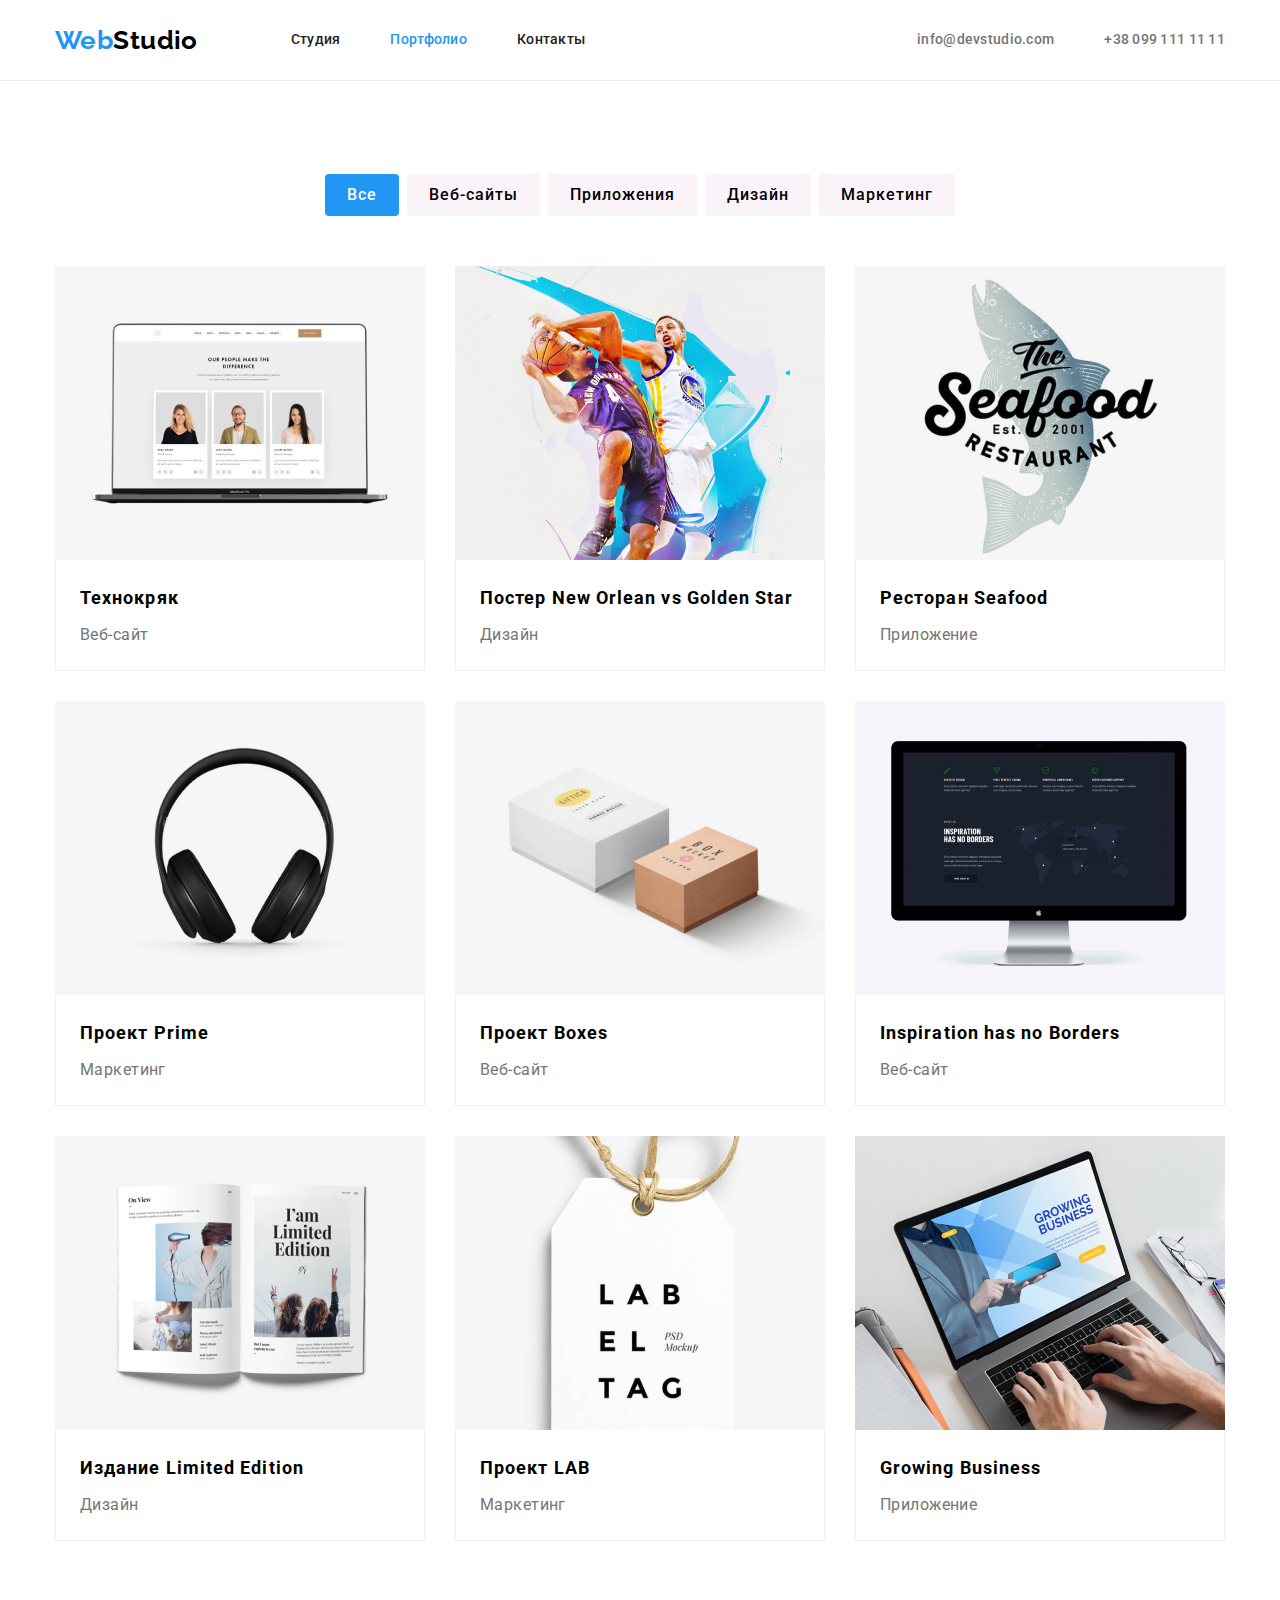
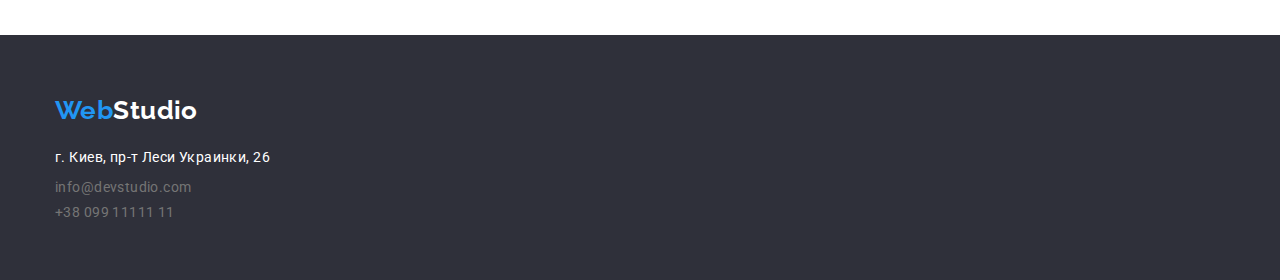
==== portfolio.html @ e6daf886 "Initial commit" ====
<!DOCTYPE html>
<html lang="ru">
<head>
    <meta charset="UTF-8">
    <meta http-equiv="X-UA-Compatible" content="IE=edge">
    <meta name="viewport" content="width=device-width, initial-scale=1.0">
    <title>Webstudio</title>
    <link rel="preconnect" href="https://fonts.googleapis.com">
    <link rel="preconnect" href="https://fonts.gstatic.com" crossorigin>
    <link href="https://fonts.googleapis.com/css2?family=Raleway:wght@700&family=Roboto:wght@400;500;700;900&display=swap"
        rel="stylesheet">
    <link rel="stylesheet" href="./css/styles.css">
</head>
<body>
    
    <!--Шапка сайта-->
    
    <header class="header">
    
        <div class="container">
    
            <div class="contacts">
    
                <nav class="site-nav">
    
                    <a class="logo link" href="./index.html">
                        <span class="accent">Web</span>Studio
    
                    </a>
    
                    <ul class="nav-lists list">
    
                        <li class="nav-list">
    
                            <a class="nav-item link" href="./index.html"> Студия </a>
    
                        </li>
    
                        <li class="nav-list">
    
                            <a class="nav-item link current-link" href="./portfolio.html"> Портфолио </a>
    
                        </li>
    
                        <li class="nav-list">
    
                            <a class="nav-item link" href=""> Контакты </a>
    
                        </li>
    
                    </ul>
    
                </nav>
    
                <ul class="contact-nav list">
    
                    <li class="contact-list">
    
                        <a class="contact-links contact-link link" href="mailto:info@devstudio.com ">info@devstudio.com </a>
    
                    </li>
    
                    <li class="contact-list">
    
                        <a class="contact-links contact-link link" href="tel:+380991111111">+38 099 111 11 11</a>
    
                    </li>
    
                </ul>
    
            </div>
    
        </div>
    
    </header>
    
<!--Мейн контент-->
<main>

    <section class="portfolio section">

        <div class="container">

        <h1  class="visually-hidden" hidden>Портфолио</h1>

         <ul class="btn-list list">

            <li class="btn-item"> <button type="button" class="btn active">Все</button></li>

            <li class="btn-item"> <button type="button" class="btn">Веб-сайты</button></li>

            <li class="btn-item"> <button type="button" class="btn">Приложения</button></li>

            <li class="btn-item"> <button type="button" class="btn">Дизайн</button> </li>

            <li class="btn-item"> <button type="button" class="btn">Маркетинг</button> </li>

        </ul>

        <div class="card">

            <ul class="card-list list">

                <li class="card-link">

                    <a class="card-item link" href="">

                        <img src="./images/portfolio/portfolio-1.jpg" alt="Технокряк" width="370" height="294">

                        <div class="card-wrapper">

                            <h2 class="card-title">Технокряк</h2>

                            <p class="card-text">Веб-сайт</p>

                        </div>

                    </a>

                </li>

                <li class="card-link">

                    <a class="card-item link" href="">

                        <img src="./images/portfolio/portfolio-2.jpg" alt="Постер New Orlean vs Golden Star" width="370" height="294">

                        <div class="card-wrapper">

                            <h2 class="card-title">Постер New Orlean vs Golden Star</h2>

                            <p class="card-text">Дизайн</p>

                        </div>

                    </a>

                </li>

                <li class="card-link">

                    <a class="card-item link" href="">

                        <img src="./images/portfolio/portfolio-3.jpg" alt="Ресторан Seafood" width="370" height="294">

                        <div class="card-wrapper">

                            <h2 class="card-title">Ресторан Seafood</h2>

                            <p class="card-text">Приложение</p>

                        </div>

                    </a>

                </li>

                <li class="card-link">

                    <a class="card-item link" href="">

                        <img src="./images/portfolio/portfolio-4.jpg" alt="Проект Prime" width="370" height="294">

                        <div class="card-wrapper">

                            <h2 class="card-title">Проект Prime</h2>

                            <p class="card-text">Маркетинг</p>

                        </div>

                    </a>

                </li>

                <li class="card-link">

                    <a class="card-item link" href="">

                        <img src="./images/portfolio/portfolio-5.jpg" alt="Проект Boxes" width="370" height="294">

                        <div class="card-wrapper">

                            <h2 class="card-title">Проект Boxes</h2>

                            <p class="card-text">Веб-сайт</p>

                        </div>

                    </a>

                </li>

                <li class="card-link">

                    <a class="card-item link" href="">

                        <img src="./images/portfolio/portfolio-6.jpg" alt="Inspiration has no Borders" width="370" height="294">

                        <div class="card-wrapper">

                            <h2 class="card-title">Inspiration has no Borders</h2>

                            <p class="card-text">Веб-сайт</p>

                        </div>

                    </a>

                </li>

                <li class="card-link">

                    <a class="card-item link" href="">

                        <img src="./images/portfolio/portfolio-7.jpg" alt="Издание Limited Edition" width="370" height="294">

                        <div class="card-wrapper">

                            <h2 class="card-title">Издание Limited Edition</h2>

                            <p class="card-text">Дизайн</p>

                        </div>

                    </a>

                </li>

                <li class="card-link">

                    <a class="card-item link" href="">

                        <img src="./images/portfolio/portfolio-8.jpg" alt="Проект LAB" width="370" height="294">

                        <div class="card-wrapper">

                            <h2 class="card-title">Проект LAB</h2>

                            <p class="card-text">Маркетинг</p>

                        </div>

                    </a>

                </li>

                 <li class="card-link">

                    <a class="card-item link" href="">

                        <img src="./images/portfolio/portfolio-9.jpg" alt="Growing Business" width="370" height="294">

                        <div class="card-wrapper">

                            <h2 class="card-title">Growing Business</h2>

                            <p class="card-text">Приложение</p>

                        </div>

                    </a>

                </li>

            </ul>

        </div>

     </div>
    
    </section>

</main>

<!--Футер-->

<footer class="footer">

    <div class="container">

        <a class="footer-logo link" href="./index.html">
            <span class="accent">Web</span>Studio

        </a>

        <address class="address">

            <ul class="footer-contsct-list list">

                <li class="footer-contact-item">

                    <a class="footer-contact-address link" href="https://goo.gl/maps/xG7EDQAWDE6oh7qR7" target="_blank"
                        rel="noopener noreferrer">г. Киев, пр-т Леси Украинки, 26
                    </a>

                </li>

                <li class="footer-contact-item">

                    <a class="footer-link contact-links link" href="mailto:info@devstudio.com ">info@devstudio.com </a>

                </li>

                <li class="footer-contact-item">

                    <a class="footer-link contact-links link" href="tel:+380991111111">+38 099 11111 11</a>

                </li>

            </ul>

        </address>

    </div>

</footer>


 </body>
 </html>
---- css/styles.css ----
html {
    box-sizing: border-box;
}


*,
*::before,
*::after {
    box-sizing: inherit;
}

.container {
    width: 1200px;
    padding-left: 15px;
    padding-right: 15px;
    margin: 0 auto;
}

:root {
--primary-white-color:#FFFFFF;
--logo-color:#000000;
--secondary-text-color:#212121;
--text-color:#FFFFFF;
--primary-text-color:#757575;
--accent-color: #2196F3;
}


 body {
   margin: 0;
   color: var(--logo-color);
   font-family: 'Roboto';
   font-size: 14px;
   letter-spacing: 0.03em;
   background-color: var(--primary-white-color); 
 }

 .link {
     text-decoration: none;
 }

 .list {
     padding: 0;
     margin: 0;
     list-style: none;
 }
 
 h1, 
 h2, 
 h3,
 h4,
 h5,
 h6,
 p {
   padding: 0;
   margin: 0;
 }

 img {
     display: block;
     max-width: 100%;
     height: auto;
 }

.section {
    padding-top: 94px;
    padding-bottom: 94px;
}

/* header */
 
.header {
   outline: 1px solid #ECECEC;
}

.site-nav {
    display: flex;
    align-items: center;
}

 .logo {
     font-family: 'Raleway'; 
     font-weight: 700;
     font-size: 26px;
     line-height: 1.19;
     margin-right: 93px;
     color: var(--logo-color);
 }

.nav-lists {
    display: flex;    
}

.nav-list {
    margin-right: 50px;
}

.nav-list:last-child {
    margin-right: 0px;
}


.nav-lists .nav-item {
   display: block;
}
   
.nav-item {
padding: 32px 0;
}

.nav-item,
.contact-link {
    font-weight: 500;
    line-height: 1.14;
    letter-spacing: 0.02em;
    color: var(--secondary-text-color);
}

.contacts {
    display: flex;   
}

.contact-nav {
    display: flex;
    margin-left: auto;
}

.contact-list {
    margin-right: 50px; 
}

.contact-list:last-child {
    margin-right: 0px;
}

.contact-link {
    display: inline-block;
    padding: 32px 0;
    color: var(--primary-text-color);
}

.contact-links:focus,
.contact-links:hover{
    color: var(--accent-color);

}
.nav-item:focus,
.nav-item:hover {
    color: var(--accent-color);
}
 .accent {
  color: var(--accent-color);
 }

.current-link {
    color: var(--accent-color);
} 

 

/* hero */

.section-hero {
    background-color: #2F303A;
    text-align: center;
    padding: 200px 0;
}

.hero-title {
  width: 696px;
  margin-top: 0px;
  margin-left: 200px;
  margin-bottom: 30px;
  color: var(--primary-white-color);
  font-weight: 900;
  font-size: 44px;
  line-height: 1.36;
  text-transform: uppercase;
  letter-spacing: 0.06em;
  text-align: center;
}
  
.btn,
.btn-light {
     border: none;
     cursor: pointer;
     border-radius: 4px;
     padding: 6px 22px;
     font-family: inherit;
     font-weight: 500;
     font-size: 16px;
     line-height: 1.88;
     letter-spacing: 0.06em;
     background-color: #faf4fa;
    }
    
  .btn:hover,
  .btn:focus {
    color:var(--text-color);
    background-color: var(--accent-color); 
}

.btn-light {
    box-shadow: 0px 4px 4px rgba(0  0  0  / 15%);
    border-radius: 4px;
    padding: 10px 31px;
    color: var(--text-color);
    background-color: var(--accent-color);
}

.btn.active {
    background-color: var(--accent-color);
    color:var(--text-color);
}

.visually-hidden {
    position: absolute;
    width: 1px;
    height: 1px;
    margin: -1px;
    border: 0;
    padding: 0;

    white-space: nowrap;
    clip-path: inset(100%);
    clip: rect(0 0 0 0);
    overflow: hidden;
}

/* description */

.description-lists {
    display: flex;
    flex-wrap: wrap;
}

.description-link {
    width: 270px;
    margin-right: 30px;
}

.description-link:last-child {
    margin-right: 0px;
}

.description-title {
    margin-bottom: 10px;
    font-weight: 700;
    font-size: 14px;
    line-height: 1.14;
    text-transform: uppercase;
    color: var(--secondary-text-color);
}

.description-text {
    color: var(--primary-text-color);
    line-height: 1.71;
}


/* about */

.about {
    padding-top: 0;
}

.about-list {
    display: flex;
    justify-content: space-between;
}

.about-item:not(:last-child) {
margin-right: 0px;
}
   
.about-title {
   margin-bottom: 50px;
}


/* team */

.team-list {
    display: flex;
    flex-wrap: wrap;
    justify-content: space-between;
    }

.team-item {
    background: var(--primary-white-color);
    box-shadow: 0px 1px 3px rgba(0, 0, 0, 0.12), 0px 1px 1px rgba(0, 0, 0, 0.14), 0px 2px 1px rgba(0, 0, 0, 0.2);
    border-radius: 0px 0px 4px 4px;
}

.team-item:nth-child(4n) {
    margin-right: 0px;
}


.team {
    background: #F5F4FA; 
}

.team-title {
   margin-bottom: 50px;
}

.about-title,
.team-title {
      font-size: 36px;
      line-height: 1.17;
      text-align: center;     
}

.team-name {
      margin-bottom: 10px;
      font-weight: 500;
      font-size: 16px;
      line-height: 1.19;     
}

.team-position {
      color: var(--primary-text-color);
      font-size: 16px;
      line-height: 1.19;       
}

 .wrapper {
        border: 1px solid #eeee;
        border-top: none;
        padding-top: 20px;
        padding-bottom: 20px;
        text-align: center;
 }


/* footer */

.footer-logo {
        display: inline-block;
        margin-bottom: 20px;
        width: 145px;
        font-family: 'Raleway';
        font-weight: 700;
        font-size: 26px;
        line-height: 1.19;
        color:var(--text-color);
}

.footer {
    padding: 60px 0;
    background-color: #2F303A;
    
}
.address {
    font-style: normal;   
}

.footer-link {
    color: var(--primary-text-color);
}


.footer-contact-address {
    color: var(--primary-white-color);
    line-height: 1.71;
    letter-spacing: 0.03em;
}

.footer-contact-item {
    margin-bottom: 9px;
}

.footer-contact-item:last-child {
    margin-bottom: 0px;
}



/* portfolio */

.portfolio {
    background-color: var(--primary-white-color);
}

.btn-list {
    display: flex;
    flex-wrap: wrap;
    justify-content: center;
    margin-bottom: 50px;
}



.btn-item {
    margin-right: 8px;
   
}

.btn-item:nth-child(5n) {
    margin-right: 0px;
}

.card-wrapper {
border: 1px solid #eeee;
border-top: none;
padding-top: 20px;
padding-bottom: 20px;
padding-left: 24px;
}

.card-title {
    font-weight: 700;
    font-size: 18px;
    line-height: 2;
    letter-spacing: 0.06em;
    color: var(--logo-color);
    margin-bottom: 4px;
}

.card-text {
    color: var(--primary-text-color);
    font-size: 16px;
    line-height: 1.88;
}


.card-list {
    display: flex;
    flex-wrap: wrap;
 }

.card-link {
    margin-right: 30px;
    margin-bottom: 30px; 
}

.card-link:nth-child(3n) {
    margin-right: 0px;
}

.card-link:nth-last-child(-n + 3) {
    margin-bottom: 0px;
}
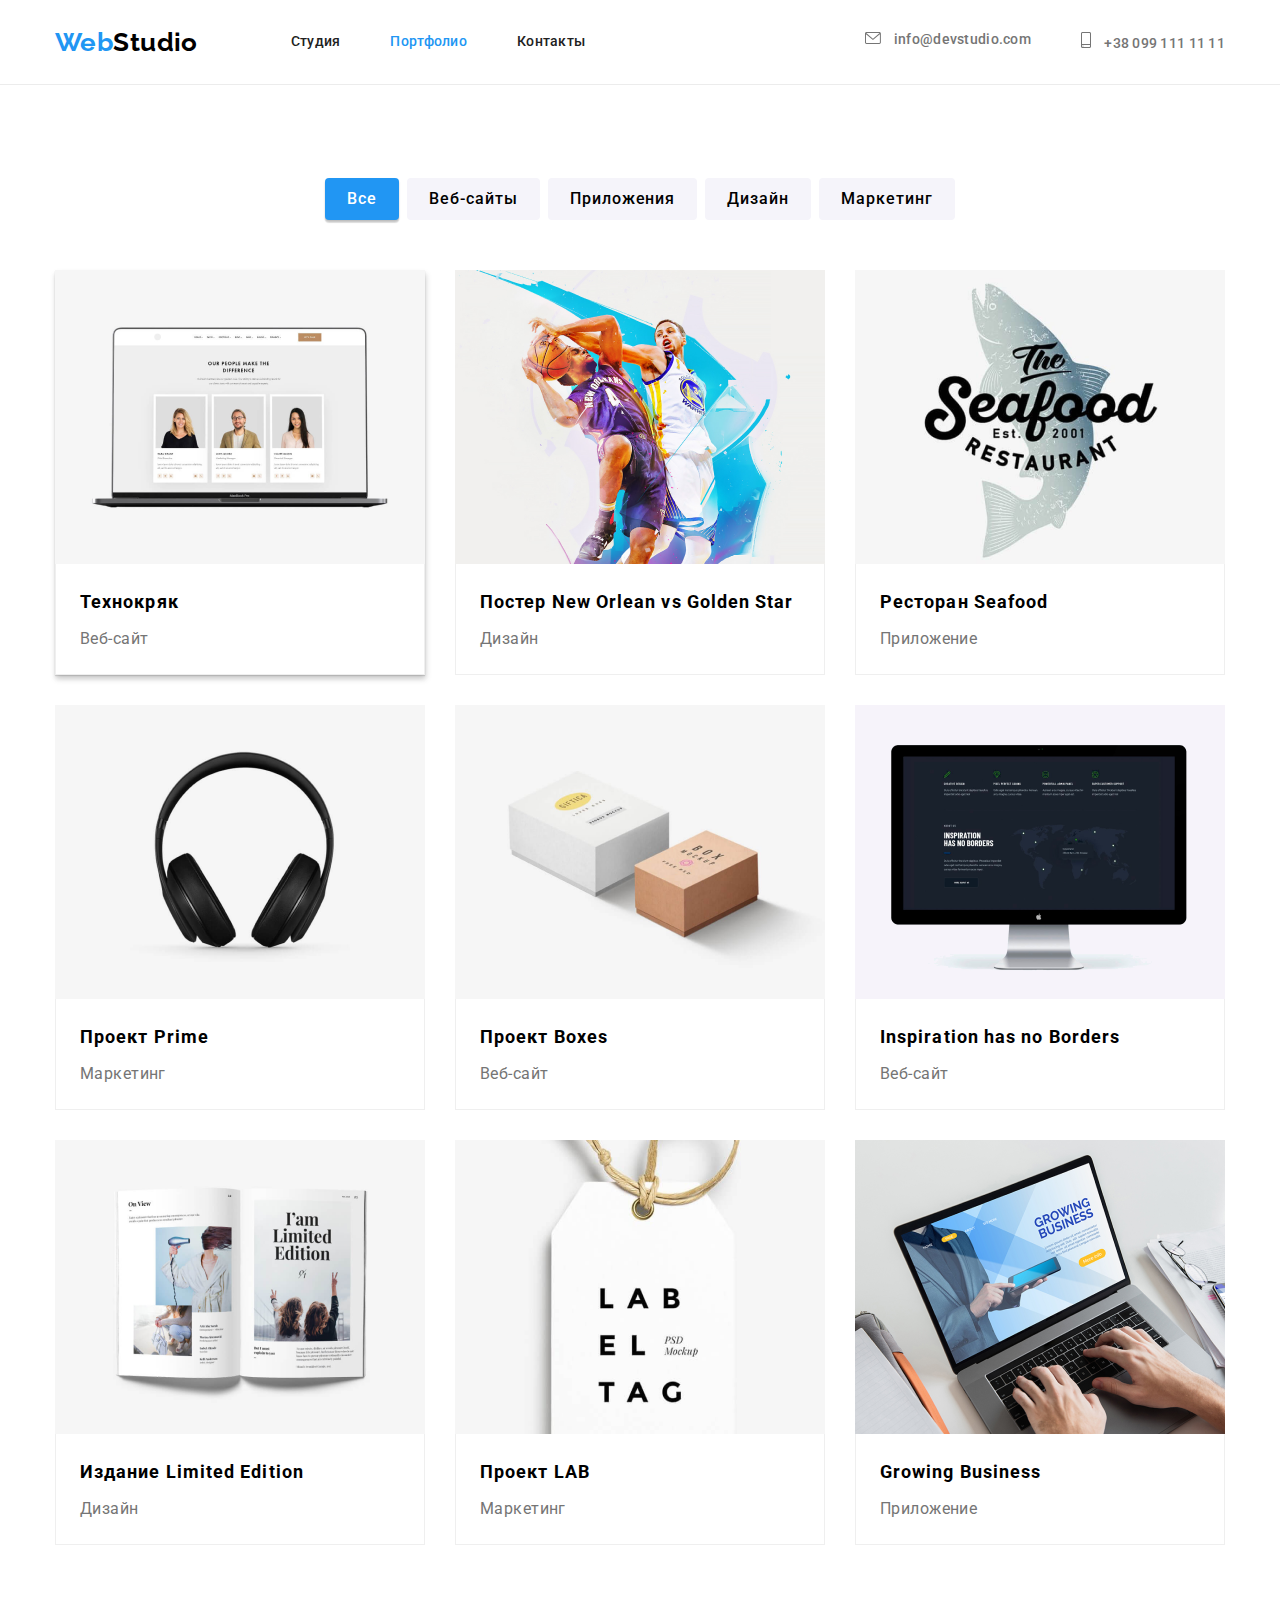
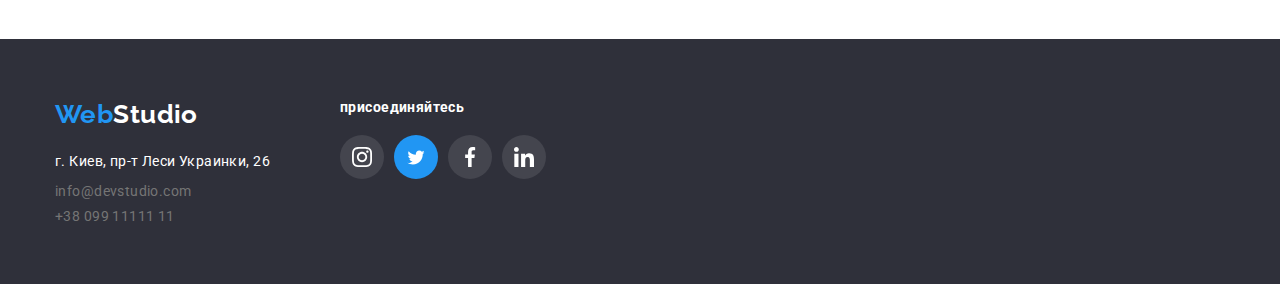
==== commit 3a3e7259: "add css" ====
--- a/portfolio.html
+++ b/portfolio.html
@@ -1,321 +1,430 @@
 <!DOCTYPE html>
 <html lang="ru">
-<head>
-    <meta charset="UTF-8">
-    <meta http-equiv="X-UA-Compatible" content="IE=edge">
-    <meta name="viewport" content="width=device-width, initial-scale=1.0">
-    <title>Webstudio</title>
-    <link rel="preconnect" href="https://fonts.googleapis.com">
-    <link rel="preconnect" href="https://fonts.gstatic.com" crossorigin>
-    <link href="https://fonts.googleapis.com/css2?family=Raleway:wght@700&family=Roboto:wght@400;500;700;900&display=swap"
-        rel="stylesheet">
-    <link rel="stylesheet" href="./css/styles.css">
-</head>
-<body>
-    
-    <!--Шапка сайта-->
-    
-    <header class="header">
-    
-        <div class="container">
-    
-            <div class="contacts">
-    
-                <nav class="site-nav">
-    
-                    <a class="logo link" href="./index.html">
-                        <span class="accent">Web</span>Studio
-    
-                    </a>
-    
-                    <ul class="nav-lists list">
-    
-                        <li class="nav-list">
-    
-                            <a class="nav-item link" href="./index.html"> Студия </a>
-    
-                        </li>
-    
-                        <li class="nav-list">
-    
-                            <a class="nav-item link current-link" href="./portfolio.html"> Портфолио </a>
-    
-                        </li>
-    
-                        <li class="nav-list">
-    
-                            <a class="nav-item link" href=""> Контакты </a>
-    
-                        </li>
-    
-                    </ul>
-    
-                </nav>
-    
-                <ul class="contact-nav list">
-    
-                    <li class="contact-list">
-    
-                        <a class="contact-links contact-link link" href="mailto:info@devstudio.com ">info@devstudio.com </a>
-    
-                    </li>
-    
-                    <li class="contact-list">
-    
-                        <a class="contact-links contact-link link" href="tel:+380991111111">+38 099 111 11 11</a>
-    
-                    </li>
-    
-                </ul>
-    
-            </div>
-    
-        </div>
-    
-    </header>
-    
-<!--Мейн контент-->
-<main>
-
-    <section class="portfolio section">
-
-        <div class="container">
-
-        <h1  class="visually-hidden" hidden>Портфолио</h1>
-
-         <ul class="btn-list list">
-
-            <li class="btn-item"> <button type="button" class="btn active">Все</button></li>
-
-            <li class="btn-item"> <button type="button" class="btn">Веб-сайты</button></li>
-
-            <li class="btn-item"> <button type="button" class="btn">Приложения</button></li>
-
-            <li class="btn-item"> <button type="button" class="btn">Дизайн</button> </li>
-
-            <li class="btn-item"> <button type="button" class="btn">Маркетинг</button> </li>
-
-        </ul>
-
-        <div class="card">
-
-            <ul class="card-list list">
-
-                <li class="card-link">
-
-                    <a class="card-item link" href="">
-
-                        <img src="./images/portfolio/portfolio-1.jpg" alt="Технокряк" width="370" height="294">
-
-                        <div class="card-wrapper">
-
-                            <h2 class="card-title">Технокряк</h2>
-
-                            <p class="card-text">Веб-сайт</p>
-
-                        </div>
-
-                    </a>
-
-                </li>
-
-                <li class="card-link">
-
-                    <a class="card-item link" href="">
-
-                        <img src="./images/portfolio/portfolio-2.jpg" alt="Постер New Orlean vs Golden Star" width="370" height="294">
-
-                        <div class="card-wrapper">
-
-                            <h2 class="card-title">Постер New Orlean vs Golden Star</h2>
-
-                            <p class="card-text">Дизайн</p>
-
-                        </div>
-
-                    </a>
-
-                </li>
-
-                <li class="card-link">
-
-                    <a class="card-item link" href="">
-
-                        <img src="./images/portfolio/portfolio-3.jpg" alt="Ресторан Seafood" width="370" height="294">
-
-                        <div class="card-wrapper">
-
-                            <h2 class="card-title">Ресторан Seafood</h2>
-
-                            <p class="card-text">Приложение</p>
-
-                        </div>
-
-                    </a>
-
-                </li>
-
-                <li class="card-link">
-
-                    <a class="card-item link" href="">
-
-                        <img src="./images/portfolio/portfolio-4.jpg" alt="Проект Prime" width="370" height="294">
-
-                        <div class="card-wrapper">
-
-                            <h2 class="card-title">Проект Prime</h2>
-
-                            <p class="card-text">Маркетинг</p>
-
-                        </div>
-
-                    </a>
-
-                </li>
-
-                <li class="card-link">
-
-                    <a class="card-item link" href="">
-
-                        <img src="./images/portfolio/portfolio-5.jpg" alt="Проект Boxes" width="370" height="294">
-
-                        <div class="card-wrapper">
-
-                            <h2 class="card-title">Проект Boxes</h2>
-
-                            <p class="card-text">Веб-сайт</p>
-
-                        </div>
-
-                    </a>
-
-                </li>
-
-                <li class="card-link">
-
-                    <a class="card-item link" href="">
-
-                        <img src="./images/portfolio/portfolio-6.jpg" alt="Inspiration has no Borders" width="370" height="294">
-
-                        <div class="card-wrapper">
-
-                            <h2 class="card-title">Inspiration has no Borders</h2>
-
-                            <p class="card-text">Веб-сайт</p>
-
-                        </div>
-
-                    </a>
-
-                </li>
-
-                <li class="card-link">
-
-                    <a class="card-item link" href="">
-
-                        <img src="./images/portfolio/portfolio-7.jpg" alt="Издание Limited Edition" width="370" height="294">
-
-                        <div class="card-wrapper">
-
-                            <h2 class="card-title">Издание Limited Edition</h2>
-
-                            <p class="card-text">Дизайн</p>
-
-                        </div>
-
-                    </a>
-
-                </li>
-
-                <li class="card-link">
-
-                    <a class="card-item link" href="">
-
-                        <img src="./images/portfolio/portfolio-8.jpg" alt="Проект LAB" width="370" height="294">
-
-                        <div class="card-wrapper">
-
-                            <h2 class="card-title">Проект LAB</h2>
-
-                            <p class="card-text">Маркетинг</p>
-
-                        </div>
-
-                    </a>
-
-                </li>
-
-                 <li class="card-link">
-
-                    <a class="card-item link" href="">
-
-                        <img src="./images/portfolio/portfolio-9.jpg" alt="Growing Business" width="370" height="294">
-
-                        <div class="card-wrapper">
-
-                            <h2 class="card-title">Growing Business</h2>
-
-                            <p class="card-text">Приложение</p>
-
-                        </div>
-
-                    </a>
-
-                </li>
-
-            </ul>
-
-        </div>
-
-     </div>
-    
-    </section>
-
-</main>
-
-<!--Футер-->
-
-<footer class="footer">
-
-    <div class="container">
-
-        <a class="footer-logo link" href="./index.html">
-            <span class="accent">Web</span>Studio
-
-        </a>
-
-        <address class="address">
-
-            <ul class="footer-contsct-list list">
-
-                <li class="footer-contact-item">
-
-                    <a class="footer-contact-address link" href="https://goo.gl/maps/xG7EDQAWDE6oh7qR7" target="_blank"
-                        rel="noopener noreferrer">г. Киев, пр-т Леси Украинки, 26
-                    </a>
-
-                </li>
-
-                <li class="footer-contact-item">
-
-                    <a class="footer-link contact-links link" href="mailto:info@devstudio.com ">info@devstudio.com </a>
-
-                </li>
-
-                <li class="footer-contact-item">
-
-                    <a class="footer-link contact-links link" href="tel:+380991111111">+38 099 11111 11</a>
-
-                </li>
-
-            </ul>
-
-        </address>
-
-    </div>
-
-</footer>
-
-
- </body>
- </html>+	<head>
+		<meta charset="UTF-8" />
+		<meta http-equiv="X-UA-Compatible" content="IE=edge" />
+		<meta name="viewport" content="width=device-width, initial-scale=1.0" />
+		<title>Webstudio</title>
+		<link rel="preconnect" href="https://fonts.googleapis.com" />
+		<link rel="preconnect" href="https://fonts.gstatic.com" crossorigin />
+		<link
+			href="https://fonts.googleapis.com/css2?family=Raleway:wght@700&family=Roboto:wght@400;500;700;900&display=swap"
+			rel="stylesheet"
+		/>
+		<link rel="stylesheet" href="./css/styles.css" />
+	</head>
+	<body>
+		<!--Шапка сайта-->
+
+		<header class="header">
+
+			<div class="container">
+
+				<div class="contacts">
+
+					<nav class="site-nav">
+
+						<a class="logo link" href="./index.html">
+							<span class="accent">Web</span>Studio
+
+						</a>
+
+						<ul class="nav-lists list">
+
+							<li class="nav-list">
+
+								<a class="nav-item link" href="./index.html">Студия</a>
+
+							</li>
+
+							<li class="nav-list">
+
+								<a class="nav-item link current-link" href="./portfolio.html">Портфолио</a>
+
+							</li>
+
+							<li class="nav-list">
+
+								<a class="nav-item link" href="">Контакты</a>
+
+							</li>
+
+						</ul>
+
+					</nav>
+
+					<ul class="contact-nav list">
+
+						<li class="contact-list">
+
+							<a class="contact-links contact-link link" href="mailto:info@devstudio.com ">
+
+								<svg class="icon-header" width="16" height="12">
+
+									<use href="./images/icons.svg#icon-envelope"></use>
+
+								</svg>
+								info@devstudio.com
+
+							</a>
+
+						</li>
+
+						<li class="contact-list">
+
+							<a class="contact-links contact-link link" href="tel:+380991111111">
+
+								<svg class="icon-header" width="10" height="16">
+
+									<use href="./images/icons.svg#icon-smartphone"></use>
+
+								</svg>
+								+38 099 111 11 11
+
+							</a>
+
+						</li>
+
+					</ul>
+
+				</div>
+
+			</div>
+
+		</header>
+
+		<!--Мейн контент-->
+
+		<main>
+
+			<section class="portfolio section">
+
+				<div class="container">
+
+					<h1 class="visually-hidden" hidden>Портфолио</h1>
+
+					<ul class="btn-list list">
+
+						<li class="btn-item"><button type="button" class="btn active">Все</button></li>
+
+						<li class="btn-item"><button type="button" class="btn">Веб-сайты</button></li>
+
+						<li class="btn-item"><button type="button" class="btn">Приложения</button></li>
+
+						<li class="btn-item"><button type="button" class="btn">Дизайн</button></li>
+
+						<li class="btn-item"><button type="button" class="btn">Маркетинг</button></li>
+
+					</ul>
+
+					<div class="card">
+
+						<ul class="card-list list">
+
+							<li class="card-link active">
+
+								<a class="card-item link" href="">
+
+									<img src="./images/portfolio/portfolio-1.jpg" alt="Технокряк" width="370" height="294" />
+
+									<div class="card-wrapper">
+
+										<h2 class="card-title">Технокряк</h2>
+
+										<p class="card-text">Веб-сайт</p>
+
+									</div>
+
+								</a>
+
+							</li>
+
+							<li class="card-link">
+
+								<a class="card-item link" href="">
+
+									<img
+										src="./images/portfolio/portfolio-2.jpg"
+										alt="Постер New Orlean vs Golden Star"
+										width="370"
+										height="294"
+                                         />
+
+									<div class="card-wrapper">
+
+										<h2 class="card-title">Постер New Orlean vs Golden Star</h2>
+
+										<p class="card-text">Дизайн</p>
+
+									</div>
+
+								</a>
+
+							</li>
+
+							<li class="card-link">
+
+								<a class="card-item link" href="">
+
+									<img src="./images/portfolio/portfolio-3.jpg" alt="Ресторан Seafood" width="370" height="294" />
+
+									<div class="card-wrapper">
+
+										<h2 class="card-title">Ресторан Seafood</h2>
+
+										<p class="card-text">Приложение</p>
+
+									</div>
+
+								</a>
+
+							</li>
+
+							<li class="card-link">
+
+								<a class="card-item link" href="">
+
+									<img src="./images/portfolio/portfolio-4.jpg" alt="Проект Prime" width="370" height="294" />
+
+									<div class="card-wrapper">
+
+										<h2 class="card-title">Проект Prime</h2>
+
+										<p class="card-text">Маркетинг</p>
+
+									</div>
+
+								</a>
+
+							</li>
+
+							<li class="card-link">
+
+								<a class="card-item link" href="">
+
+									<img src="./images/portfolio/portfolio-5.jpg" alt="Проект Boxes" width="370" height="294" />
+
+									<div class="card-wrapper">
+
+										<h2 class="card-title">Проект Boxes</h2>
+
+										<p class="card-text">Веб-сайт</p>
+									</div>
+
+								</a>
+
+							</li>
+
+							<li class="card-link">
+
+								<a class="card-item link" href="">
+
+									<img
+										src="./images/portfolio/portfolio-6.jpg"
+										alt="Inspiration has no Borders"
+										width="370"
+										height="294"
+									/>
+
+									<div class="card-wrapper">
+
+										<h2 class="card-title">Inspiration has no Borders</h2>
+
+										<p class="card-text">Веб-сайт</p>
+
+									</div>
+
+								</a>
+
+							</li>
+
+							<li class="card-link">
+
+								<a class="card-item link" href="">
+
+									<img
+										src="./images/portfolio/portfolio-7.jpg"
+										alt="Издание Limited Edition"
+										width="370"
+										height="294"
+									/>
+
+									<div class="card-wrapper">
+
+										<h2 class="card-title">Издание Limited Edition</h2>
+
+										<p class="card-text">Дизайн</p>
+
+									</div>
+
+								</a>
+
+							</li>
+
+							<li class="card-link">
+
+								<a class="card-item link" href="">
+
+									<img src="./images/portfolio/portfolio-8.jpg" alt="Проект LAB" width="370" height="294" />
+
+									<div class="card-wrapper">
+
+										<h2 class="card-title">Проект LAB</h2>
+
+										<p class="card-text">Маркетинг</p>
+
+									</div>
+
+								</a>
+
+							</li>
+
+							<li class="card-link">
+
+								<a class="card-item link" href="">
+
+									<img src="./images/portfolio/portfolio-9.jpg" alt="Growing Business" width="370" height="294" />
+
+									<div class="card-wrapper">
+
+										<h2 class="card-title">Growing Business</h2>
+
+										<p class="card-text">Приложение</p>
+
+									</div>
+
+								</a>
+
+							</li>
+
+						</ul>
+
+					</div>
+
+				</div>
+
+			</section>
+
+		</main>
+
+		<!--Футер-->
+
+		<footer class="footer">
+
+			<div class="container footer-container">
+
+				<div class="footer-contakt">
+
+					<a class="footer-logo link" href="./index.html">
+
+						<span class="accent">Web</span>Studio
+
+					</a>
+
+					<address class="address">
+
+						<ul class="footer-contsct-list list">
+
+							<li class="footer-contact-item">
+
+								<a
+									class="footer-contact-address link"
+									href="https://goo.gl/maps/xG7EDQAWDE6oh7qR7"
+									target="_blank"
+									rel="noopener noreferrer"
+								>
+									г. Киев, пр-т Леси Украинки, 26
+								</a>
+							</li>
+
+							<li class="footer-contact-item">
+
+								<a class="footer-link contact-links link" href="mailto:info@devstudio.com ">info@devstudio.com</a>
+
+							</li>
+
+							<li class="footer-contact-item">
+
+								<a class="footer-link contact-links link" href="tel:+380991111111">+38 099 11111 11</a>
+
+							</li>
+
+						</ul>
+
+					</address>
+
+				</div>
+
+				<div class="footer-social">
+
+					<p class="footer-media-title">присоединяйтесь</p>
+
+					<ul class="footer-social-link list">
+
+						<li class="footer-media-item">
+
+							<a class="footer-media-link" href="" target="_blank" rel="noopener noreferrer" aria-label="instagram">
+
+								<svg class="footer-media-icon" width="20" height="20">
+
+									<use href="./images/icons.svg#icon-instagram"></use>
+
+								</svg>
+
+							</a>
+
+						</li>
+
+						<li class="footer-media-item">
+
+							<a class="footer-media-link active" href="" target="_blank" rel="noopener noreferrer" aria-label="twitter">
+
+								<svg class="footer-media-icon" width="20" height="17">
+
+									<use href="./images/icons.svg#icon-twitter"></use>
+
+								</svg>
+
+							</a>
+
+						</li>
+
+						<li class="footer-media-item">
+
+							<a class="footer-media-link" href="" target="_blank" rel="noopener noreferrer" aria-label="facebook">
+
+								<svg class="footer-media-icon" width="20" height="20">
+
+									<use href="./images/icons.svg#icon-facebook"></use>
+
+								</svg>
+
+							</a>
+
+						</li>
+
+						<li class="footer-media-item">
+
+							<a class="footer-media-link" href="" target="_blank" rel="noopener noreferrer" aria-label="linkedin">
+
+								<svg class="footer-media-icon" width="20" height="20">
+
+									<use href="./images/icons.svg#icon-linkedin"></use>
+
+								</svg>
+
+							</a>
+
+						</li>
+
+					</ul>
+
+				</div>
+
+			</div>
+
+		</footer>
+
+	</body>
+
+</html>
--- a/css/styles.css
+++ b/css/styles.css
@@ -23,6 +23,9 @@
 --text-color:#FFFFFF;
 --primary-text-color:#757575;
 --accent-color: #2196F3;
+--icon-text-color: #AFB1B8;
+--bg-icon-color: #E5E5E5;
+--bg-color: #F5F4FA;
 }
 
 
@@ -68,6 +71,13 @@
 }
 
 /* header */
+
+.icon-header {
+    margin-right: 10px;
+}
+.icon-header {
+    fill: currentColor;
+}
  
 .header {
    outline: 1px solid #ECECEC;
@@ -105,7 +115,7 @@
 }
    
 .nav-item {
-padding: 32px 0;
+  padding: 32px 0;
 }
 
 .nav-item,
@@ -140,7 +150,8 @@
 }
 
 .contact-links:focus,
-.contact-links:hover{
+.contact-links:hover,
+.contact-links.active {
     color: var(--accent-color);
 
 }
@@ -160,16 +171,33 @@
 
 /* hero */
 
+
+.section-hero {
+        max-width: 1600px;
+        height: 600px;
+        padding: 200px 0;
+        margin: 0 auto;
+        background-image: linear-gradient(to right, rgba(47, 48, 58, 0.4), rgba(47, 48, 58, 0.4)),
+            url(../images/img.jpg);
+        background-repeat: no-repeat;
+        background-size: cover;
+        background-position: center;
+
+        outline: 2px solid #C4C4C4;
+        background-color:  #C4C4C4;
+    }
+
+
 .section-hero {
     background-color: #2F303A;
     text-align: center;
-    padding: 200px 0;
 }
 
 .hero-title {
+   
   width: 696px;
   margin-top: 0px;
-  margin-left: 200px;
+  margin-left: 452px;
   margin-bottom: 30px;
   color: var(--primary-white-color);
   font-weight: 900;
@@ -191,13 +219,14 @@
      font-size: 16px;
      line-height: 1.88;
      letter-spacing: 0.06em;
-     background-color: #faf4fa;
+     background-color:var(--bg-color);
     }
     
   .btn:hover,
   .btn:focus {
     color:var(--text-color);
     background-color: var(--accent-color); 
+    box-shadow: 0px 3px 1px rgba(0, 0, 0, 0.1), 0px 1px 2px rgba(0, 0, 0, 0.08), 0px 2px 2px rgba(0, 0, 0, 0.12);
 }
 
 .btn-light {
@@ -211,6 +240,7 @@
 .btn.active {
     background-color: var(--accent-color);
     color:var(--text-color);
+    box-shadow: 0px 3px 1px rgba(0, 0, 0, 0.1), 0px 1px 2px rgba(0, 0, 0, 0.08), 0px 2px 2px rgba(0, 0, 0, 0.12);
 }
 
 .visually-hidden {
@@ -234,14 +264,49 @@
     flex-wrap: wrap;
 }
 
+.description-list {
+    display: flex;
+    margin: 0 auto;
+    padding: 0;
+}
+.description-icon {
+  display: flex;
+  flex-wrap: wrap;
+  justify-content: space-between;
+  align-content: center;
+
+}
+
 .description-link {
+     width: 270px;
+     margin-right: 30px;   
+     
+}
+
+.description-link:last-child {
+    margin-right: 0px;
+}
+
+
+  
+
+.description-item {
+    display: flex;
+    justify-content: center;
+    align-items: center;
     width: 270px;
+    height: 120px;
     margin-right: 30px;
-}
-
-.description-link:last-child {
-    margin-right: 0px;
-}
+    margin-bottom: 30px;
+    background-color: var(--bg-color);
+    border-radius: 4px;
+}
+
+.description-item:last-child {
+    margin-right: 0px;
+    margin-left: 0;
+}
+
 
 .description-title {
     margin-bottom: 10px;
@@ -268,10 +333,7 @@
     display: flex;
     justify-content: space-between;
 }
-
-.about-item:not(:last-child) {
-margin-right: 0px;
-}
+  
    
 .about-title {
    margin-bottom: 50px;
@@ -298,7 +360,7 @@
 
 
 .team {
-    background: #F5F4FA; 
+    background: var(--bg-color); 
 }
 
 .team-title {
@@ -320,6 +382,7 @@
 }
 
 .team-position {
+      margin-bottom: 16px;
       color: var(--primary-text-color);
       font-size: 16px;
       line-height: 1.19;       
@@ -333,6 +396,107 @@
         text-align: center;
  }
 
+.social-media {
+    display: flex;
+    justify-content: center;
+}
+
+.social-media-item:not(:last-child){
+    margin-right: 10px;
+}
+
+.social-media-link {
+    display: flex;
+    align-items: center;
+    justify-content: center;
+    width: 44px;
+    height: 44px;
+    color: var(--icon-text-color);
+    background-color: var(--primary-white-color);
+    border-radius: 50%;
+}
+
+.social-media-link:focus, 
+.social-media-link:hover {
+    color: var(--text-color);
+    background-color: var(--accent-color);
+}
+
+.social-media-icon {
+    fill: currentColor;
+}
+
+.social-media-link.active, 
+.footer-media-link.active {
+    background-color: var(--accent-color);
+    color: var(--text-color);
+}
+
+/* Customer */
+
+.customer {
+    background-color: var(--bg-icon-color);
+}
+
+.customer-title {
+
+       font-family: 'Roboto';
+        font-style: normal;
+        font-weight: 700;
+        font-size: 36px;
+        line-height: 42px;
+        text-align: center;
+        letter-spacing: 0.03em;
+    
+       margin-bottom: 50px;
+
+}
+
+.customer-list {
+    display: flex;
+    justify-content: center;
+}
+
+.customer-list:not(last-child){
+    margin-bottom: 0;
+}
+
+.customer-item {
+    margin-right: 30px;
+}
+
+.customer-item:nth-child(6n) {
+    margin-right: 0px;
+}
+
+.customer-media-link {
+        display: flex;
+        justify-content: center;
+        align-items: center;
+        width: 170px;
+        height: 92px;
+        border: 1px solid var(--icon-text-color);
+        border-radius: 4px;
+        color: var(--icon-text-color);
+        background-color: var(--bg-icon-color);
+
+        }
+
+.customer-media-link:focus,
+.customer-media-link:hover {
+    color: var(--accent-color);
+    border: 1px solid var(--accent-color);
+}
+
+.customer-media-link.active {
+    color: var(--accent-color);
+    border: 1px solid var(--accent-color);
+}
+
+.customer-media-icon {
+      fill: currentColor;
+        }
+ 
 
 /* footer */
 
@@ -344,14 +508,27 @@
         font-weight: 700;
         font-size: 26px;
         line-height: 1.19;
-        color:var(--text-color);
+        color:var(--text-color);   
 }
 
 .footer {
     padding: 60px 0;
     background-color: #2F303A;
-    
-}
+}
+
+.footer-container {
+    display: flex;
+}
+
+.footer-contakt {
+    margin-right: 70px;
+}
+
+
+.footer-adress {
+    display: flex;
+}
+
 .address {
     font-style: normal;   
 }
@@ -359,7 +536,6 @@
 .footer-link {
     color: var(--primary-text-color);
 }
-
 
 .footer-contact-address {
     color: var(--primary-white-color);
@@ -375,6 +551,43 @@
     margin-bottom: 0px;
 }
 
+.footer-media-title{
+    font-family: 'Roboto';
+    font-weight: 700;
+    line-height: 16px;
+    color: var(--text-color);
+    margin-bottom: 20px;
+}
+
+.footer-social-link {
+    display: flex;
+    width: 206px;
+}
+
+
+.footer-media-link {
+        display: flex;
+        align-items: center;
+        justify-content: center;
+        width: 44px;
+        height: 44px;
+        margin-right: 10px;
+
+        color: var(--text-color);
+        background-color:rgba(255, 255, 255, 0.1);
+        border-radius: 50%;
+}
+
+
+.footer-media-link:focus,
+.footer-media-link:hover {
+    background-color: var(--accent-color);
+}
+
+.footer-media-icon {
+    fill: currentColor;
+}
+
 
 
 /* portfolio */
@@ -393,8 +606,7 @@
 
 
 .btn-item {
-    margin-right: 8px;
-   
+    margin-right: 8px;  
 }
 
 .btn-item:nth-child(5n) {
@@ -402,11 +614,11 @@
 }
 
 .card-wrapper {
-border: 1px solid #eeee;
-border-top: none;
-padding-top: 20px;
-padding-bottom: 20px;
-padding-left: 24px;
+  border: 1px solid #eeee;
+  border-top: none;
+  padding-top: 20px;
+  padding-bottom: 20px;
+  padding-left: 24px;
 }
 
 .card-title {
@@ -441,4 +653,9 @@
 
 .card-link:nth-last-child(-n + 3) {
     margin-bottom: 0px;
+}
+
+.card-link:hover,
+.card-link.active {
+ box-shadow: 0px 1px 1px rgba(0, 0, 0, 0.12), 0px 4px 4px rgba(0, 0, 0, 0.06), 1px 4px 6px rgba(0, 0, 0, 0.16);
 }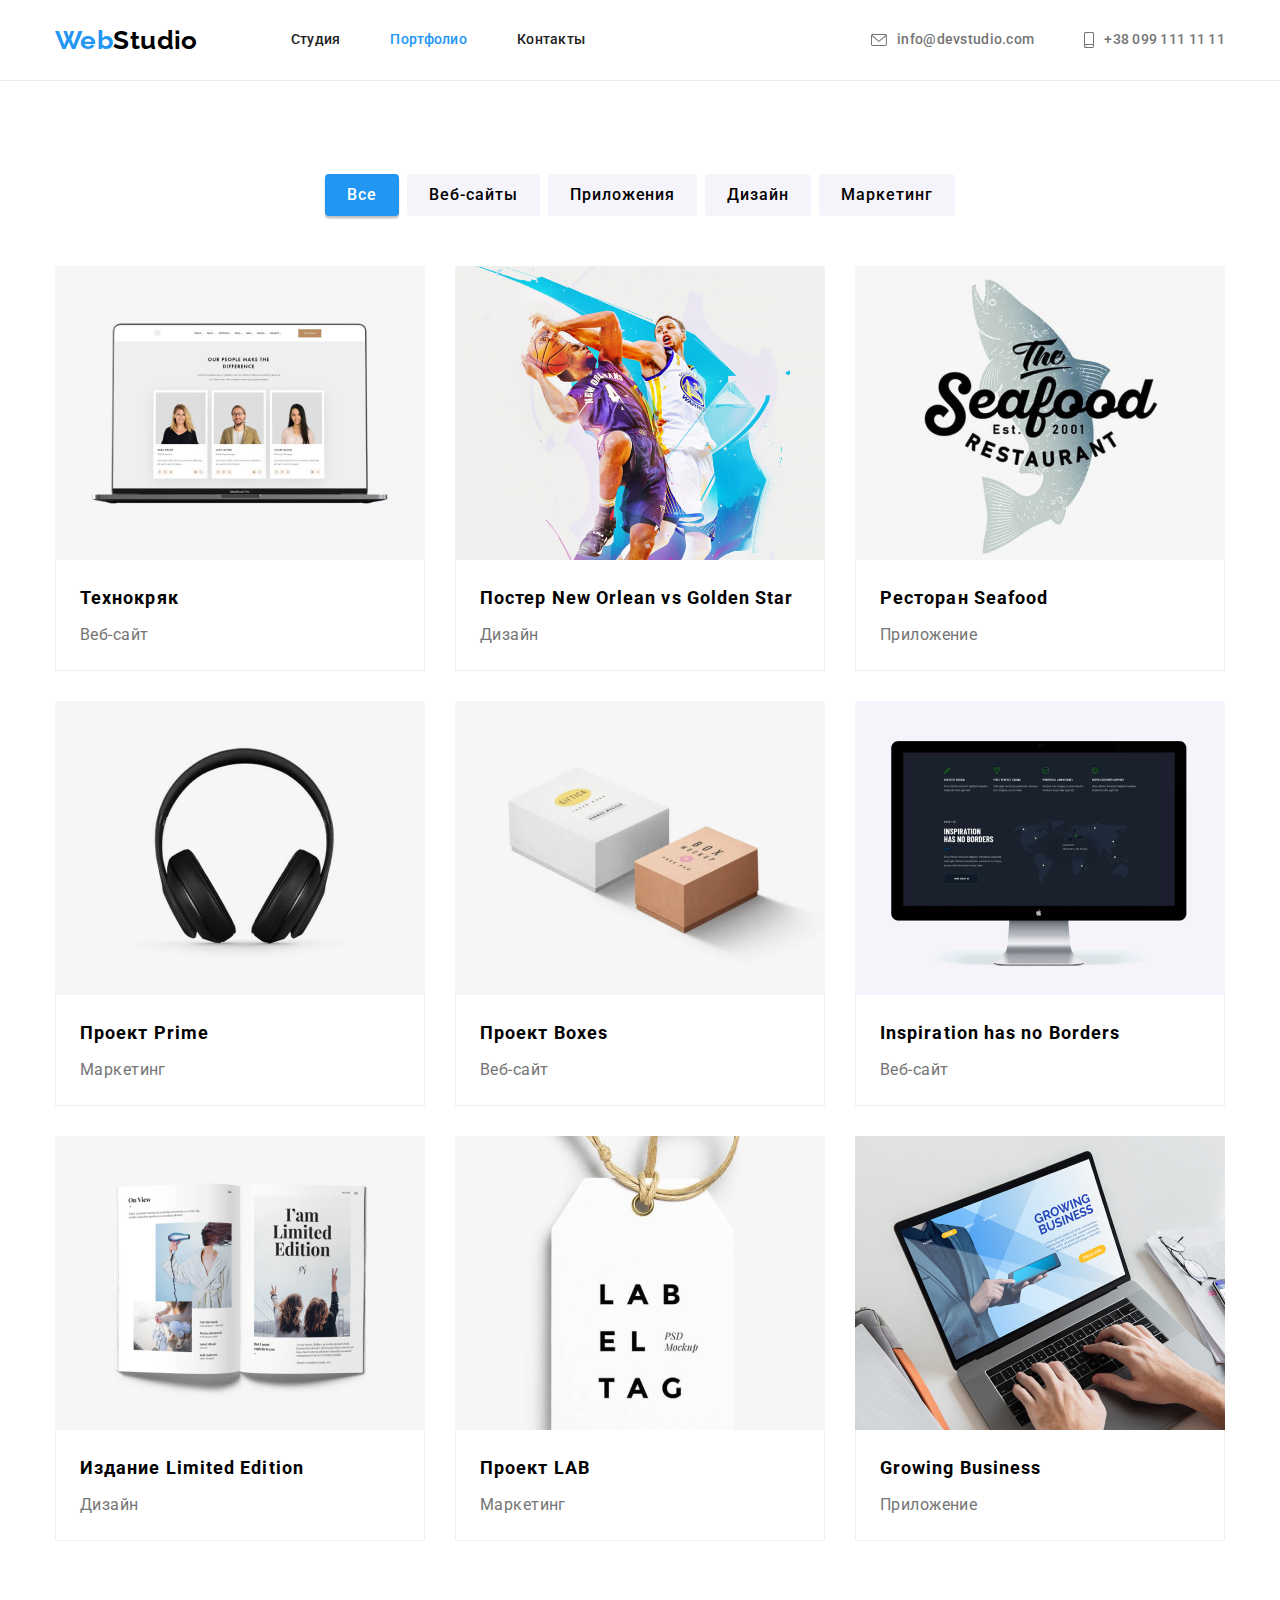
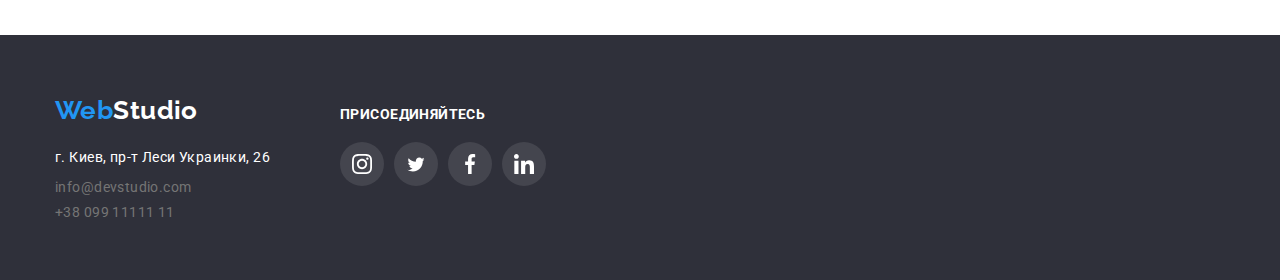
==== commit 83063efb: "add css" ====
--- a/portfolio.html
+++ b/portfolio.html
@@ -121,7 +121,7 @@
 
 						<ul class="card-list list">
 
-							<li class="card-link active">
+							<li class="card-link">
 
 								<a class="card-item link" href="">
 
@@ -377,7 +377,7 @@
 
 						<li class="footer-media-item">
 
-							<a class="footer-media-link active" href="" target="_blank" rel="noopener noreferrer" aria-label="twitter">
+							<a class="footer-media-link" href="" target="_blank" rel="noopener noreferrer" aria-label="twitter">
 
 								<svg class="footer-media-icon" width="20" height="17">
 
--- a/css/styles.css
+++ b/css/styles.css
@@ -144,9 +144,10 @@
 }
 
 .contact-link {
-    display: inline-block;
+    display: flex;
     padding: 32px 0;
     color: var(--primary-text-color);
+    align-items: center;
 }
 
 .contact-links:focus,
@@ -174,7 +175,6 @@
 
 .section-hero {
         max-width: 1600px;
-        height: 600px;
         padding: 200px 0;
         margin: 0 auto;
         background-image: linear-gradient(to right, rgba(47, 48, 58, 0.4), rgba(47, 48, 58, 0.4)),
@@ -182,9 +182,6 @@
         background-repeat: no-repeat;
         background-size: cover;
         background-position: center;
-
-        outline: 2px solid #C4C4C4;
-        background-color:  #C4C4C4;
     }
 
 
@@ -264,49 +261,29 @@
     flex-wrap: wrap;
 }
 
-.description-list {
-    display: flex;
-    margin: 0 auto;
-    padding: 0;
-}
 .description-icon {
-  display: flex;
-  flex-wrap: wrap;
-  justify-content: space-between;
-  align-content: center;
-
-}
-
-.description-link {
-     width: 270px;
-     margin-right: 30px;   
-     
-}
-
-.description-link:last-child {
-    margin-right: 0px;
-}
-
-
-  
-
-.description-item {
-    display: flex;
+    display: flex;
+    flex-wrap: wrap;
     justify-content: center;
-    align-items: center;
+    align-content: center;
     width: 270px;
     height: 120px;
     margin-right: 30px;
     margin-bottom: 30px;
     background-color: var(--bg-color);
     border-radius: 4px;
-}
-
-.description-item:last-child {
+
+}
+
+.description-link {
+     width: 270px;
+     margin-right: 30px;   
+     
+}
+
+.description-link:last-child {
     margin-right: 0px;
-    margin-left: 0;
-}
-
+}
 
 .description-title {
     margin-bottom: 10px;
@@ -426,17 +403,8 @@
     fill: currentColor;
 }
 
-.social-media-link.active, 
-.footer-media-link.active {
-    background-color: var(--accent-color);
-    color: var(--text-color);
-}
 
 /* Customer */
-
-.customer {
-    background-color: var(--bg-icon-color);
-}
 
 .customer-title {
 
@@ -447,9 +415,7 @@
         line-height: 42px;
         text-align: center;
         letter-spacing: 0.03em;
-    
-       margin-bottom: 50px;
-
+        margin-bottom: 50px;
 }
 
 .customer-list {
@@ -478,17 +444,10 @@
         border: 1px solid var(--icon-text-color);
         border-radius: 4px;
         color: var(--icon-text-color);
-        background-color: var(--bg-icon-color);
-
-        }
+     }
 
 .customer-media-link:focus,
 .customer-media-link:hover {
-    color: var(--accent-color);
-    border: 1px solid var(--accent-color);
-}
-
-.customer-media-link.active {
     color: var(--accent-color);
     border: 1px solid var(--accent-color);
 }
@@ -518,6 +477,7 @@
 
 .footer-container {
     display: flex;
+    align-items: baseline;
 }
 
 .footer-contakt {
@@ -557,6 +517,7 @@
     line-height: 16px;
     color: var(--text-color);
     margin-bottom: 20px;
+    text-transform: uppercase;
 }
 
 .footer-social-link {
@@ -571,8 +532,6 @@
         justify-content: center;
         width: 44px;
         height: 44px;
-        margin-right: 10px;
-
         color: var(--text-color);
         background-color:rgba(255, 255, 255, 0.1);
         border-radius: 50%;
@@ -588,6 +547,13 @@
     fill: currentColor;
 }
 
+.footer-media-item {
+margin-right: 10px;
+}
+
+.footer-media-item:last-child {
+    margin-right: 0;
+}
 
 
 /* portfolio */
@@ -602,7 +568,6 @@
     justify-content: center;
     margin-bottom: 50px;
 }
-
 
 
 .btn-item {
@@ -656,6 +621,6 @@
 }
 
 .card-link:hover,
-.card-link.active {
+.card-link:focus {
  box-shadow: 0px 1px 1px rgba(0, 0, 0, 0.12), 0px 4px 4px rgba(0, 0, 0, 0.06), 1px 4px 6px rgba(0, 0, 0, 0.16);
 }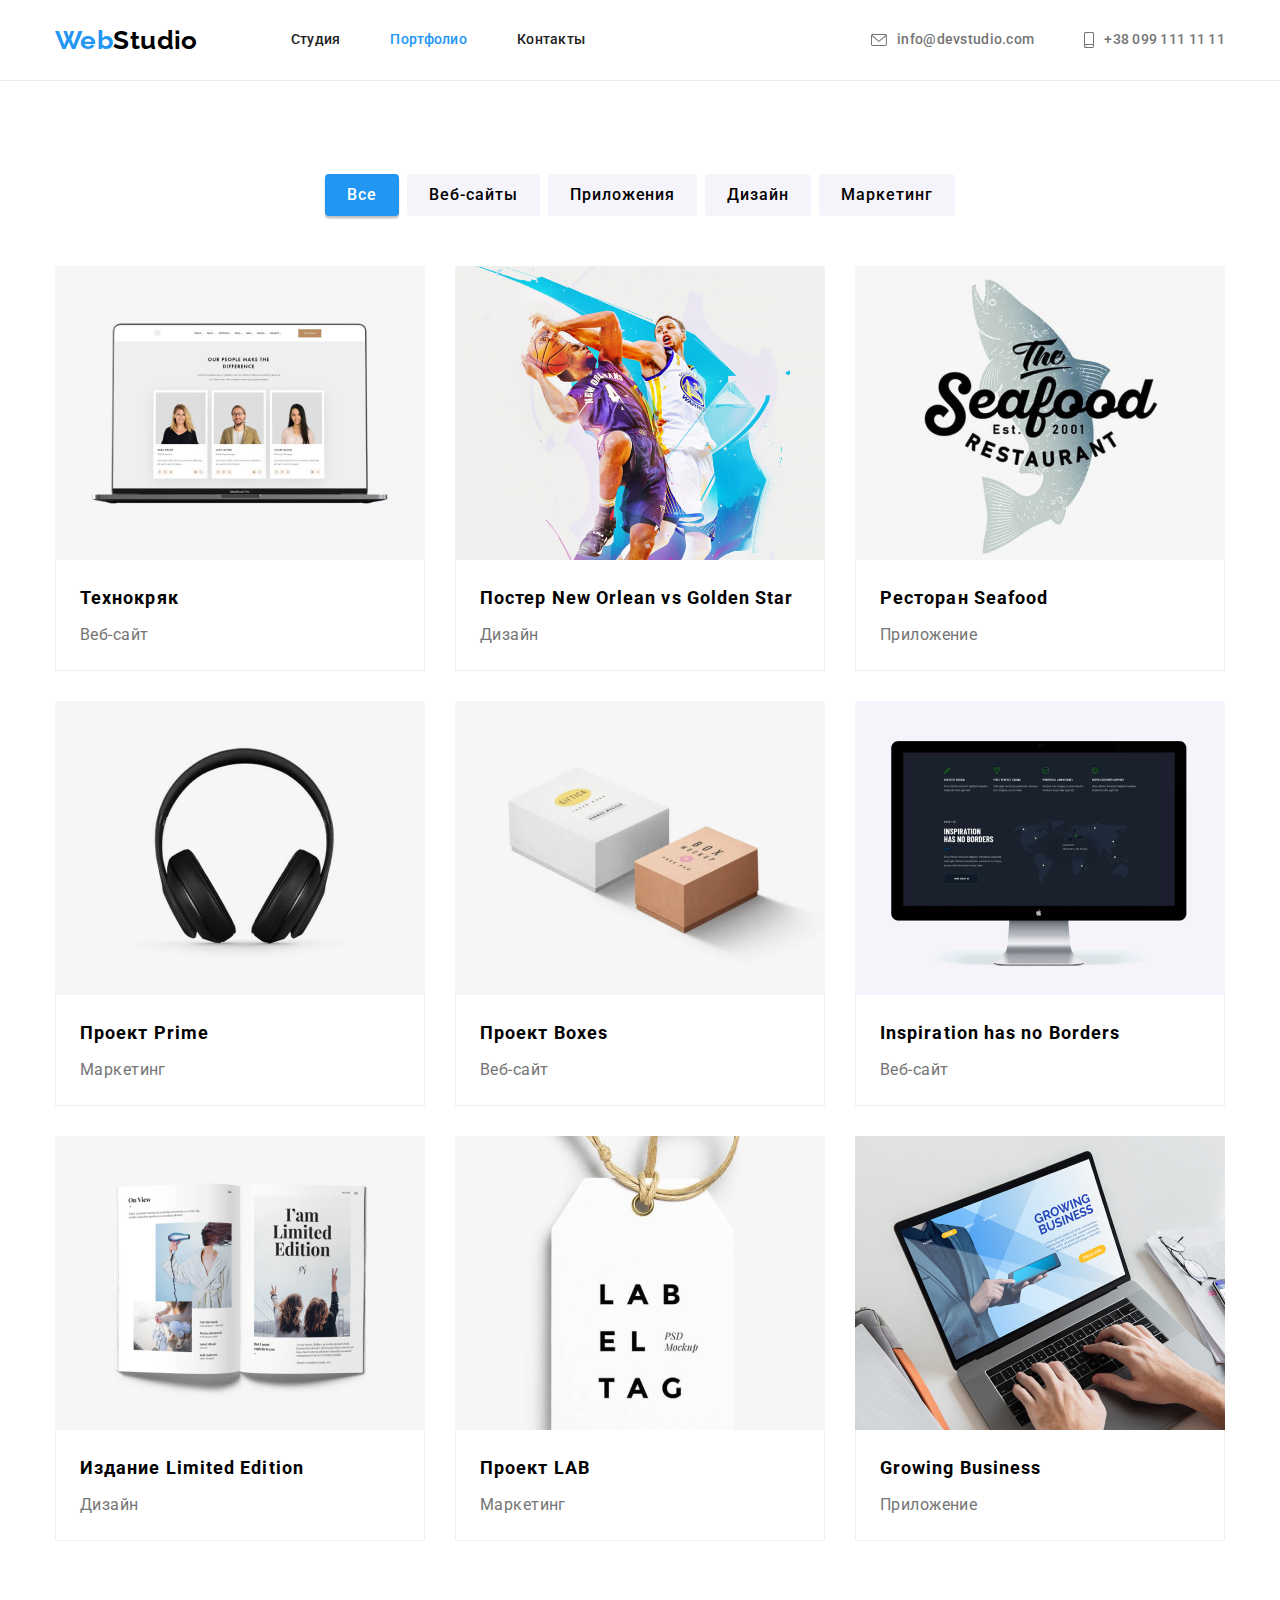
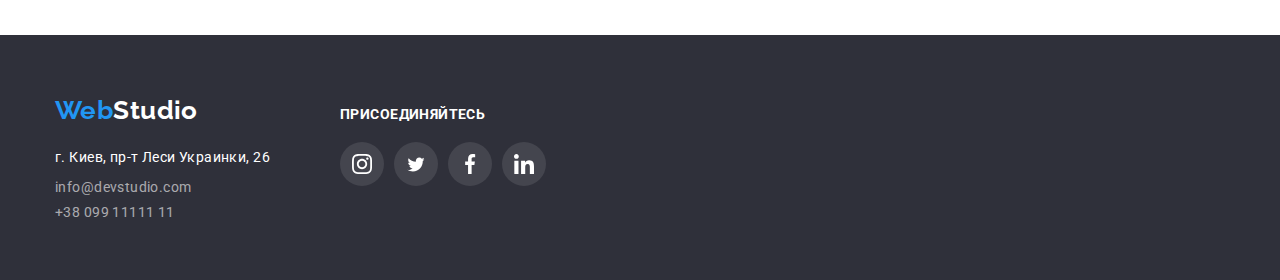
==== commit e22b1d8d: "update css" ====
--- a/portfolio.html
+++ b/portfolio.html
@@ -123,9 +123,25 @@
 
 							<li class="card-link">
 
-								<a class="card-item link" href="">
-
-									<img src="./images/portfolio/portfolio-1.jpg" alt="Технокряк" width="370" height="294" />
+                               <div class="card-item-link"> 
+
+								<a class="card-item link" href="">
+
+									<div class="thumb">
+
+									<img src="./images/portfolio/portfolio-1.jpg" alt="Технокряк" width="370" height="294"/>
+									
+									<div class="card-overlay">
+									
+										<p class="card-item-text">
+											Ресурс предлагает комплексные предложения с разным уровнем функционала и сервисов. Все это позволит посетителю
+											получить исчерпывающие сведения о компании или частном лице.
+									
+										</p>
+									
+									</div>
+
+									</div>
 
 									<div class="card-wrapper">
 
@@ -137,18 +153,31 @@
 
 								</a>
 
-							</li>
-
-							<li class="card-link">
-
-								<a class="card-item link" href="">
-
-									<img
-										src="./images/portfolio/portfolio-2.jpg"
-										alt="Постер New Orlean vs Golden Star"
-										width="370"
-										height="294"
-                                         />
+										</div>
+
+							</li>
+
+							<li class="card-link">
+
+								<div class="card-item-link">
+
+								<a class="card-item link" href="">
+
+									<div class="thumb">
+
+									<img src="./images/portfolio/portfolio-2.jpg" alt="Постер New Orlean vs Golden Star" width="370" height="294"/>
+
+										<div class="card-overlay">
+										
+											<p class="card-item-text">
+												Ресурс предлагает комплексные предложения с разным уровнем функционала и сервисов. Все это позволит посетителю
+												получить исчерпывающие сведения о компании или частном лице.
+										
+											</p>
+										
+										</div>
+
+										</div>
 
 									<div class="card-wrapper">
 
@@ -160,13 +189,31 @@
 
 								</a>
 
-							</li>
-
-							<li class="card-link">
-
-								<a class="card-item link" href="">
-
-									<img src="./images/portfolio/portfolio-3.jpg" alt="Ресторан Seafood" width="370" height="294" />
+                                          </div>  
+
+							</li>
+
+							<li class="card-link">
+
+								<div class="card-item-link">
+
+								<a class="card-item link" href="">
+
+									<div class="thumb">
+
+									<img src="./images/portfolio/portfolio-3.jpg" alt="Ресторан Seafood" width="370" height="294"/>
+
+										<div class="card-overlay">
+										
+											<p class="card-item-text">
+												Ресурс предлагает комплексные предложения с разным уровнем функционала и сервисов. Все это позволит посетителю
+												получить исчерпывающие сведения о компании или частном лице.
+										
+											</p>
+										
+										</div>
+
+										</div>
 
 									<div class="card-wrapper">
 
@@ -178,13 +225,31 @@
 
 								</a>
 
-							</li>
-
-							<li class="card-link">
-
-								<a class="card-item link" href="">
-
-									<img src="./images/portfolio/portfolio-4.jpg" alt="Проект Prime" width="370" height="294" />
+								</div>
+
+							</li>
+
+							<li class="card-link">
+
+								<div class="card-item-link">
+
+								<a class="card-item link" href="">
+
+									<div class="thumb">
+
+									<img src="./images/portfolio/portfolio-4.jpg" alt="Проект Prime" width="370" height="294"/>
+
+										<div class="card-overlay">
+										
+											<p class="card-item-text">
+												Ресурс предлагает комплексные предложения с разным уровнем функционала и сервисов. Все это позволит посетителю
+												получить исчерпывающие сведения о компании или частном лице.
+										
+											</p>
+										
+										</div>
+
+										</div>
 
 									<div class="card-wrapper">
 
@@ -196,35 +261,67 @@
 
 								</a>
 
-							</li>
-
-							<li class="card-link">
-
-								<a class="card-item link" href="">
-
-									<img src="./images/portfolio/portfolio-5.jpg" alt="Проект Boxes" width="370" height="294" />
+								</div>
+
+							</li>
+
+							<li class="card-link">
+
+								<div class="card-item-link">
+
+								<a class="card-item link" href="">
+
+									<div class="thumb">
+
+									<img src="./images/portfolio/portfolio-5.jpg" alt="Проект Boxes" width="370" height="294"/>
+
+										<div class="card-overlay">
+										
+											<p class="card-item-text">
+												Ресурс предлагает комплексные предложения с разным уровнем функционала и сервисов. Все это позволит посетителю
+												получить исчерпывающие сведения о компании или частном лице.
+										
+											</p>
+										
+										</div>
+
+										</div>
 
 									<div class="card-wrapper">
 
 										<h2 class="card-title">Проект Boxes</h2>
 
 										<p class="card-text">Веб-сайт</p>
-									</div>
-
-								</a>
-
-							</li>
-
-							<li class="card-link">
-
-								<a class="card-item link" href="">
-
-									<img
-										src="./images/portfolio/portfolio-6.jpg"
-										alt="Inspiration has no Borders"
-										width="370"
-										height="294"
-									/>
+
+									</div>
+
+								</a>
+
+								</div>
+
+							</li>
+
+							<li class="card-link">
+
+								<div class="card-item-link">
+
+								<a class="card-item link" href="">
+
+									<div class="thumb">
+
+									<img src="./images/portfolio/portfolio-6.jpg" alt="Inspiration has no Borders" width="370" height="294"/>
+
+										<div class="card-overlay">
+										
+											<p class="card-item-text">
+												Ресурс предлагает комплексные предложения с разным уровнем функционала и сервисов. Все это позволит посетителю
+												получить исчерпывающие сведения о компании или частном лице.
+										
+											</p>
+										
+										</div>
+
+										</div>
 
 									<div class="card-wrapper">
 
@@ -236,18 +333,31 @@
 
 								</a>
 
-							</li>
-
-							<li class="card-link">
-
-								<a class="card-item link" href="">
-
-									<img
-										src="./images/portfolio/portfolio-7.jpg"
-										alt="Издание Limited Edition"
-										width="370"
-										height="294"
-									/>
+								</div>
+
+							</li>
+
+							<li class="card-link">
+
+								<div class="card-item-link">
+
+								<a class="card-item link" href="">
+
+									<div class="thumb">
+
+									<img src="./images/portfolio/portfolio-7.jpg" alt="Издание Limited Edition" width="370" height="294"/>
+
+									<div class="card-overlay">
+
+										<p class="card-item-text">
+											Ресурс предлагает комплексные предложения с разным уровнем функционала и сервисов. Все это позволит посетителю
+											получить исчерпывающие сведения о компании или частном лице.
+										
+										</p>
+
+										</div>
+
+										</div>
 
 									<div class="card-wrapper">
 
@@ -259,13 +369,31 @@
 
 								</a>
 
-							</li>
-
-							<li class="card-link">
-
-								<a class="card-item link" href="">
-
-									<img src="./images/portfolio/portfolio-8.jpg" alt="Проект LAB" width="370" height="294" />
+								</div>
+
+							</li>
+
+							<li class="card-link">
+
+								<div class="card-item-link">
+
+								<a class="card-item link" href="">
+
+									<div class="thumb">
+
+									<img src="./images/portfolio/portfolio-8.jpg" alt="Проект LAB" width="370" height="294"/>
+
+										<div class="card-overlay">
+										
+											<p class="card-item-text">
+												Ресурс предлагает комплексные предложения с разным уровнем функционала и сервисов. Все это позволит посетителю
+												получить исчерпывающие сведения о компании или частном лице.
+										
+											</p>
+										
+										</div>
+
+										</div>
 
 									<div class="card-wrapper">
 
@@ -277,13 +405,31 @@
 
 								</a>
 
-							</li>
-
-							<li class="card-link">
-
-								<a class="card-item link" href="">
-
-									<img src="./images/portfolio/portfolio-9.jpg" alt="Growing Business" width="370" height="294" />
+								</div>
+
+							</li>
+
+							<li class="card-link">
+
+								<div class="card-item-link">
+
+								<a class="card-item link" href="">
+
+									<div class="thumb">
+
+									<img src="./images/portfolio/portfolio-9.jpg" alt="Growing Business" width="370" height="294"/>
+
+										<div class="card-overlay">
+										
+											<p class="card-item-text">
+												Ресурс предлагает комплексные предложения с разным уровнем функционала и сервисов. Все это позволит посетителю
+												получить исчерпывающие сведения о компании или частном лице.
+										
+											</p>
+										
+										</div>
+
+										</div>
 
 									<div class="card-wrapper">
 
@@ -294,6 +440,8 @@
 									</div>
 
 								</a>
+								
+								</div>
 
 							</li>
 
--- a/css/styles.css
+++ b/css/styles.css
@@ -115,8 +115,32 @@
 }
    
 .nav-item {
-  padding: 32px 0;
-}
+    position: relative;
+    padding: 32px 0;
+    transition: color 250ms cubic-bezier(0.4, 0, 0.2, 1);
+}
+
+.nav-item::after {
+  position: absolute;
+  width: 100%;
+  height: 4px;
+  top: 50px;
+  left: 0px;
+  content: "";
+  display: inline-block;
+
+  background-color: var(--accent-color);
+  transform: translateY(calc(-50%));
+  transition: transform 250ms cubic-bezier(0.4, 0, 0.2, 1), opacity 250ms cubic-bezier(0.4, 0, 0.2, 1);
+  opacity: 0;
+}
+
+.nav-item:hover::after,
+.nav-item:focus::after {
+    transform: translateY(27px);
+    opacity: 1;
+}
+
 
 .nav-item,
 .contact-link {
@@ -150,11 +174,13 @@
     align-items: center;
 }
 
+.contact-links {
+    transition: color 250ms cubic-bezier(0.4, 0, 0.2, 1);
+}
+
 .contact-links:focus,
-.contact-links:hover,
-.contact-links.active {
+.contact-links:hover {
     color: var(--accent-color);
-
 }
 .nav-item:focus,
 .nav-item:hover {
@@ -168,7 +194,6 @@
     color: var(--accent-color);
 } 
 
- 
 
 /* hero */
 
@@ -217,6 +242,9 @@
      line-height: 1.88;
      letter-spacing: 0.06em;
      background-color:var(--bg-color);
+
+    transition: color 250ms cubic-bezier(0.4, 0, 0.2, 1), background-color 250ms cubic-bezier(0.4, 0, 0.2, 1), box-shadow 250ms cubic-bezier(0.4, 0, 0.2, 1);
+    
     }
     
   .btn:hover,
@@ -311,7 +339,33 @@
     justify-content: space-between;
 }
   
-   
+.about-item {
+    position: relative;
+}
+
+.about-img {
+    display: block;
+}
+
+.about-text {
+        position: absolute;
+        width: 100%;
+        bottom: 0;
+        left: 0;
+        padding: 27px;
+        margin: 0;
+        font-weight: 700;
+        font-size: 14px;
+        line-height: 16px;
+        text-align: center;
+        letter-spacing: 0.03em;
+    
+       color: var(--text-color);
+       background: rgba(47, 48, 58, 0.8);
+      
+    }
+
+
 .about-title {
    margin-bottom: 50px;
 }
@@ -391,6 +445,9 @@
     color: var(--icon-text-color);
     background-color: var(--primary-white-color);
     border-radius: 50%;
+
+    transition: color 250ms cubic-bezier(0.4, 0, 0.2, 1), background-color 250ms cubic-bezier(0.4, 0, 0.2, 1);
+    
 }
 
 .social-media-link:focus, 
@@ -444,6 +501,8 @@
         border: 1px solid var(--icon-text-color);
         border-radius: 4px;
         color: var(--icon-text-color);
+
+        transition: color 250ms cubic-bezier(0.4, 0, 0.2, 1), border 250ms cubic-bezier(0.4, 0, 0.2, 1);
      }
 
 .customer-media-link:focus,
@@ -494,7 +553,7 @@
 }
 
 .footer-link {
-    color: var(--primary-text-color);
+    color: rgba(255, 255, 255, 0.6);
 }
 
 .footer-contact-address {
@@ -535,6 +594,8 @@
         color: var(--text-color);
         background-color:rgba(255, 255, 255, 0.1);
         border-radius: 50%;
+
+        transition: background-color 250ms cubic-bezier(0.4, 0, 0.2, 1);     
 }
 
 
@@ -620,7 +681,49 @@
     margin-bottom: 0px;
 }
 
-.card-link:hover,
-.card-link:focus {
+
+.card-item-link {
+    overflow: hidden;
+    transition: box-shadow 250ms cubic-bezier(0.4, 0, 0.2, 1);
+}
+
+.card-item-link:hover{
  box-shadow: 0px 1px 1px rgba(0, 0, 0, 0.12), 0px 4px 4px rgba(0, 0, 0, 0.06), 1px 4px 6px rgba(0, 0, 0, 0.16);
-}+}
+
+.thumb {
+    position: relative;
+}
+
+.card-overlay {
+    position: absolute;
+    top: 0;
+    left: 0;
+    width: 100%;
+    height: 100%;
+
+    background: rgba(33, 150, 243, 0.9);
+    opacity: 0;
+
+
+    transform: translateY(100%);
+    transition: opacity 250ms cubic-bezier(0.4, 0, 0.2, 1), transform 250ms cubic-bezier(0.4, 0, 0.2, 1);
+}
+
+
+
+.card-overlay:hover {
+    opacity: 1;
+    transform: translateY(0);
+}
+
+
+.card-item-text {
+        font-weight: 400;
+        font-size: 18px;
+        line-height: 1.56;
+        letter-spacing: 0.03em;
+        margin: 63px 24px;
+        color: var(--text-color);
+        
+       }